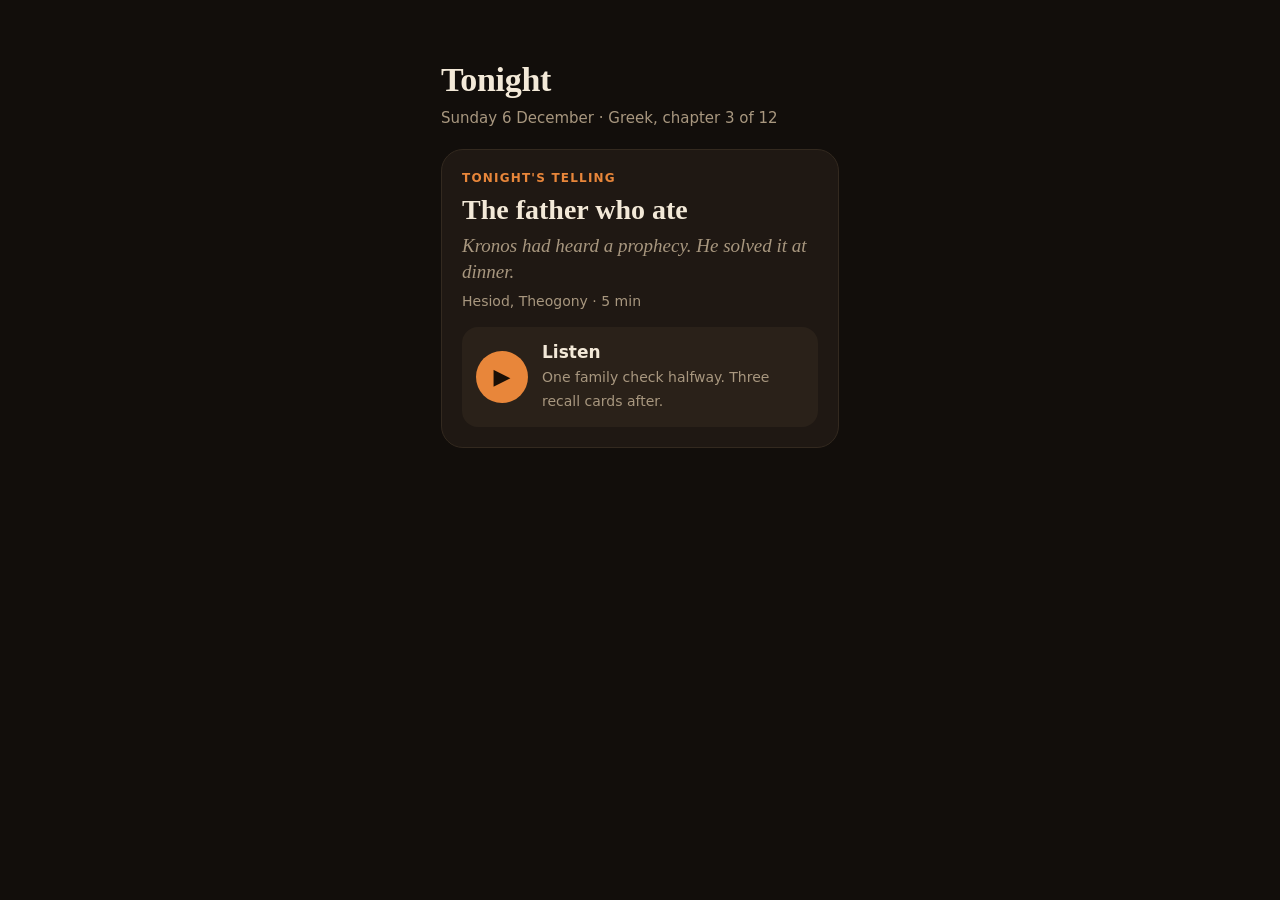
==== web/index.html @ 4c89d75c "Split App/app into ios and web so a Mac disk cannot confuse the two Co-authored-by: Cursor <cursorag" ====
<!doctype html>
<html lang="en">
<head>
  <meta charset="utf-8">
  <meta name="viewport" content="width=device-width, initial-scale=1, viewport-fit=cover">
  <meta name="theme-color" content="#120e0b">
  <title>Hearth</title>
  <link rel="manifest" href="manifest.webmanifest">
  <link rel="icon" href="icon.svg" type="image/svg+xml">
  <link rel="stylesheet" href="../design/shared.css">
  <link rel="stylesheet" href="app.css">
</head>
<body>
  <div id="root"></div>
  <audio id="voice"></audio>
  <script type="module" src="app.js"></script>
</body>
</html>
---- design/shared.css ----
:root {
  color-scheme: dark;
  --bg: #120e0b; --card: #1f1813; --card2: #2a2119; --text: #f3e9d8; --muted: #a8977f; --ember: #e8863a; --gold: #d9b56a; --line: #33291f; --ok: #8fbf7f; --bad: #d96a5a;
}
* { box-sizing: border-box; -webkit-tap-highlight-color: transparent; }
html, body { margin: 0; background: var(--bg); color: var(--text); font: 17px/1.4 -apple-system, system-ui, "SF Pro Text", sans-serif; }
.screen { max-width: 430px; margin: 0 auto; min-height: 100dvh; padding: 56px 16px 96px; }
h1, .title, .hook { font-family: "Iowan Old Style", "Palatino", "Book Antiqua", Georgia, serif; }
h1 { font-size: 34px; font-weight: 700; margin: 0 0 4px; letter-spacing: -0.3px; }
.sub { color: var(--muted); font-size: 15px; margin: 0 0 20px; }
.card { background: var(--card); border-radius: 22px; padding: 20px; border: 1px solid var(--line); }
.eyebrow { font-size: 12px; text-transform: uppercase; letter-spacing: 0.1em; color: var(--ember); font-weight: 700; }
.title { font-size: 28px; font-weight: 700; margin: 8px 0 6px; line-height: 1.15; }
.hook { font-size: 19px; color: var(--muted); font-style: italic; margin: 0 0 6px; }
.meta { color: var(--muted); font-size: 14px; }
.actions { display: flex; gap: 10px; margin-top: 18px; }
.btn { flex: 1; border: 0; border-radius: 14px; padding: 14px 0; font: inherit; font-weight: 600; background: var(--card2); color: var(--text); }
.btn.primary { background: var(--ember); color: #1a0f06; }
.play { display: flex; align-items: center; gap: 14px; margin-top: 16px; padding: 14px; border-radius: 16px; background: var(--card2); }
.play .disc { flex: 0 0 52px; width: 52px; height: 52px; border-radius: 50%; background: var(--ember); color: #1a0f06; display: grid; place-items: center; font-size: 22px; }
.play .t b { display: block; }
.play .t span { color: var(--muted); font-size: 14px; }
.bar { height: 4px; border-radius: 2px; background: var(--line); margin-top: 10px; overflow: hidden; }
.bar i { display: block; height: 100%; width: 38%; background: var(--gold); }
.row { display: flex; align-items: center; gap: 14px; padding: 14px 0; border-bottom: 1px solid var(--line); }
.row:last-child { border-bottom: 0; }
.row .g { font-size: 26px; width: 40px; text-align: center; }
.row .t { flex: 1; }
.row .t b { display: block; font-weight: 600; }
.row .t span { color: var(--muted); font-size: 14px; }
.section { margin: 26px 0 8px; font-size: 20px; font-weight: 700; }
.quiet { color: var(--muted); text-align: center; padding: 28px 10px; }
.cite { display: inline-block; margin-top: 8px; font-size: 13px; color: var(--gold); border: 1px solid var(--line); border-radius: 8px; padding: 3px 8px; }
.tabbar { position: fixed; left: 0; right: 0; bottom: 0; display: flex; justify-content: space-around; padding: 10px 0 24px; background: color-mix(in srgb, var(--card) 88%, transparent); backdrop-filter: blur(20px); border-top: 1px solid var(--line); font-size: 11px; color: var(--muted); }
.tabbar div { text-align: center; }
.tabbar .on { color: var(--ember); }
.tabbar i { display: block; font-style: normal; font-size: 22px; }
.nav { position: fixed; top: 0; left: 0; right: 0; display: flex; gap: 6px; padding: 10px 12px; font-size: 12px; color: var(--muted); overflow-x: auto; scrollbar-width: none; z-index: 2; background: color-mix(in srgb, var(--bg) 85%, transparent); backdrop-filter: blur(12px); }
.nav a { color: var(--gold); text-decoration: none; padding: 4px 8px; border-radius: 8px; background: var(--card); white-space: nowrap; }
.nav a.on { background: var(--gold); color: #1a0f06; }

/* genealogy */
.tree { display: grid; gap: 10px; padding: 6px 0; }
.gen { display: flex; justify-content: center; gap: 8px; flex-wrap: wrap; }
.node { padding: 8px 12px; border-radius: 999px; background: var(--card2); border: 1px solid var(--line); font-size: 14px; }
.node.hot { background: var(--ember); color: #1a0f06; border-color: var(--ember); font-weight: 700; }
.node.dim { opacity: 0.35; }
.node.new { border-color: var(--gold); color: var(--gold); }
.link { text-align: center; color: var(--muted); font-size: 13px; line-height: 1; }

/* lesson */
.script p { margin: 0 0 14px; font-size: 18px; line-height: 1.5; }
.script p.now { color: var(--text); }
.script p.later { color: var(--muted); opacity: 0.7; }
.opt { display: block; width: 100%; text-align: left; border: 1px solid var(--line); background: var(--card2); color: var(--text); border-radius: 14px; padding: 14px; margin-top: 8px; font: inherit; }
.opt.right { border-color: var(--ok); }
.opt.wrong { border-color: var(--bad); color: var(--bad); }
.fork { display: grid; grid-template-columns: 1fr 1fr; gap: 10px; margin-top: 12px; }
.fork .side { background: var(--card2); border-radius: 16px; padding: 14px; font-size: 15px; }
.fork .side b { display: block; color: var(--gold); margin-bottom: 6px; font-size: 13px; text-transform: uppercase; letter-spacing: 0.08em; }
.pill { display: inline-block; font-size: 11px; padding: 2px 8px; border-radius: 999px; background: var(--card2); color: var(--muted); border: 1px solid var(--line); margin-right: 4px; }
.pill.att { color: var(--ok); }
.pill.late { color: var(--bad); }

/* battle */
.timer { height: 6px; border-radius: 3px; background: var(--line); overflow: hidden; margin: 8px 0 20px; }
.timer i { display: block; height: 100%; width: 62%; background: var(--ember); }
.big { font-size: 48px; font-weight: 700; font-family: Georgia, serif; text-align: center; margin: 10px 0 0; }

/* library */
.shelf { display: grid; gap: 12px; }
.book { display: flex; gap: 14px; align-items: center; background: var(--card); border: 1px solid var(--line); border-radius: 18px; padding: 16px; }
.book .spine { width: 14px; align-self: stretch; border-radius: 6px; }
.book .t { flex: 1; }
.book .t b { display: block; font-size: 19px; font-family: Georgia, serif; }
.book .t span { color: var(--muted); font-size: 14px; }
.book .lock { color: var(--muted); font-size: 14px; }
.seals { display: flex; gap: 10px; flex-wrap: wrap; }
.seal { width: 74px; height: 74px; border-radius: 50%; display: grid; place-items: center; font-size: 30px; background: radial-gradient(circle at 35% 30%, #3a2c1e, #1f1813); border: 2px solid var(--gold); }
.seal.off { border-style: dashed; border-color: var(--line); opacity: 0.5; }
---- web/app.css ----
.screen.lesson { padding-top: 48px; padding-bottom: 40px; }
.screen.tonight, .screen.done { padding-bottom: 40px; }
.dots { display: flex; gap: 4px; margin: 0 0 10px; }
.dots i { flex: 1; height: 3px; border-radius: 2px; background: var(--line); }
.dots i.done { background: var(--gold); }
.dots i.now { background: var(--ember); }
.mini {
  display: flex; justify-content: space-between; align-items: flex-start; gap: 12px;
  color: var(--muted); font-size: 14px; margin: 0 0 14px;
}
.mini b { color: var(--text); }
.still {
  position: relative; aspect-ratio: 4 / 5; border-radius: 22px; overflow: hidden;
  border: 1px solid var(--line);
  width: min(100%, calc(38dvh * 4 / 5));
  max-height: 38dvh;
  margin-inline: auto;
  background: radial-gradient(circle at 50% 62%, #5a3d24, #1a120c 72%);
}
.still img { position: absolute; inset: 0; width: 100%; height: 100%; object-fit: cover; }
.still .label {
  position: absolute; top: 14px; left: 16px; font-size: 12px;
  color: rgba(243, 233, 216, 0.7); text-transform: uppercase; letter-spacing: 0.1em;
}
.still .tap { position: absolute; inset: 0; display: grid; grid-template-columns: 1fr 1fr; }
.caption {
  font-family: "Iowan Old Style", Palatino, Georgia, serif;
  font-size: 18px; line-height: 1.4; margin: 16px 4px 6px;
}
.credit { font-size: 12px; color: var(--muted); margin: 0 4px 8px; }
.credit a { color: var(--gold); }
.audio-note { text-align: center; margin-top: 10px; }
.spoken { margin: 0 0 10px; }
.title.q { font-size: 22px; }
.held { color: var(--ok); margin: 12px 0 0; }
.why { margin: 12px 0 0; font-size: 15px; }
button.play {
  width: 100%; border: 0; color: inherit; font: inherit; text-align: left; cursor: pointer;
}
.warm { padding: 4px 20px; }
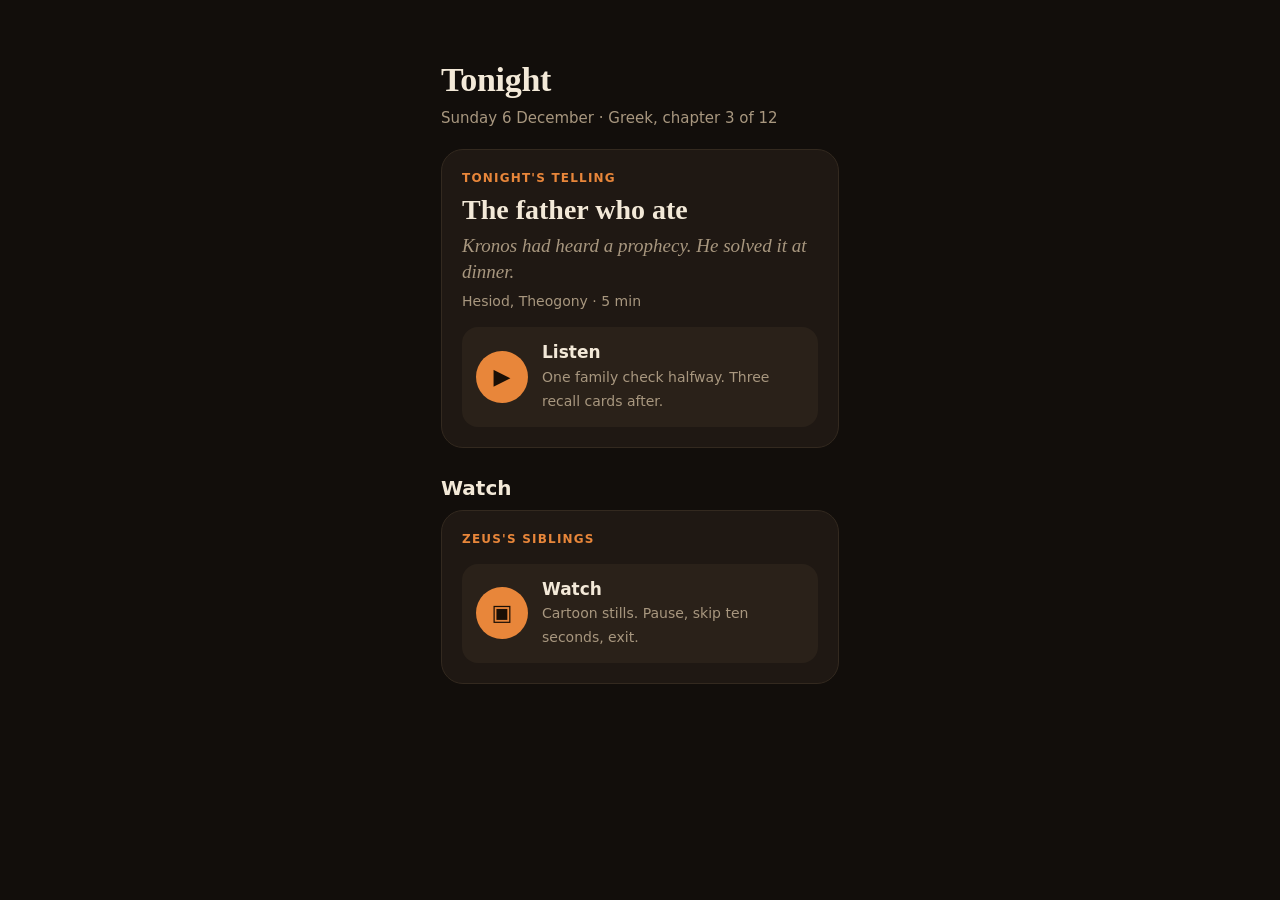
==== commit e02b30e6: "Stream the chapter-4 film from this machine instead of bundling it. The mp4 is over GitHub's limit a" ====
--- a/web/index.html
+++ b/web/index.html
@@ -13,6 +13,7 @@
 <body>
   <div id="root"></div>
   <audio id="voice"></audio>
+  <video id="film" hidden playsinline></video>
   <script type="module" src="app.js"></script>
 </body>
 </html>
--- a/web/app.css
+++ b/web/app.css
@@ -37,4 +37,16 @@
 button.play {
   width: 100%; border: 0; color: inherit; font: inherit; text-align: left; cursor: pointer;
 }
+#film.up {
+  position: fixed; inset: 0; z-index: 5; width: 100%; height: 100%;
+  object-fit: contain; background: #120e0b;
+}
+.screen.watch { max-width: none; min-height: 100dvh; padding: 0; }
+.watch-bar {
+  position: fixed; left: 0; right: 0; bottom: 0; z-index: 6;
+  display: flex; gap: 8px;
+  padding: 16px 16px calc(16px + env(safe-area-inset-bottom));
+  background: linear-gradient(transparent, #120e0b 36%);
+  max-width: 430px; margin: 0 auto;
+}
 .warm { padding: 4px 20px; }
